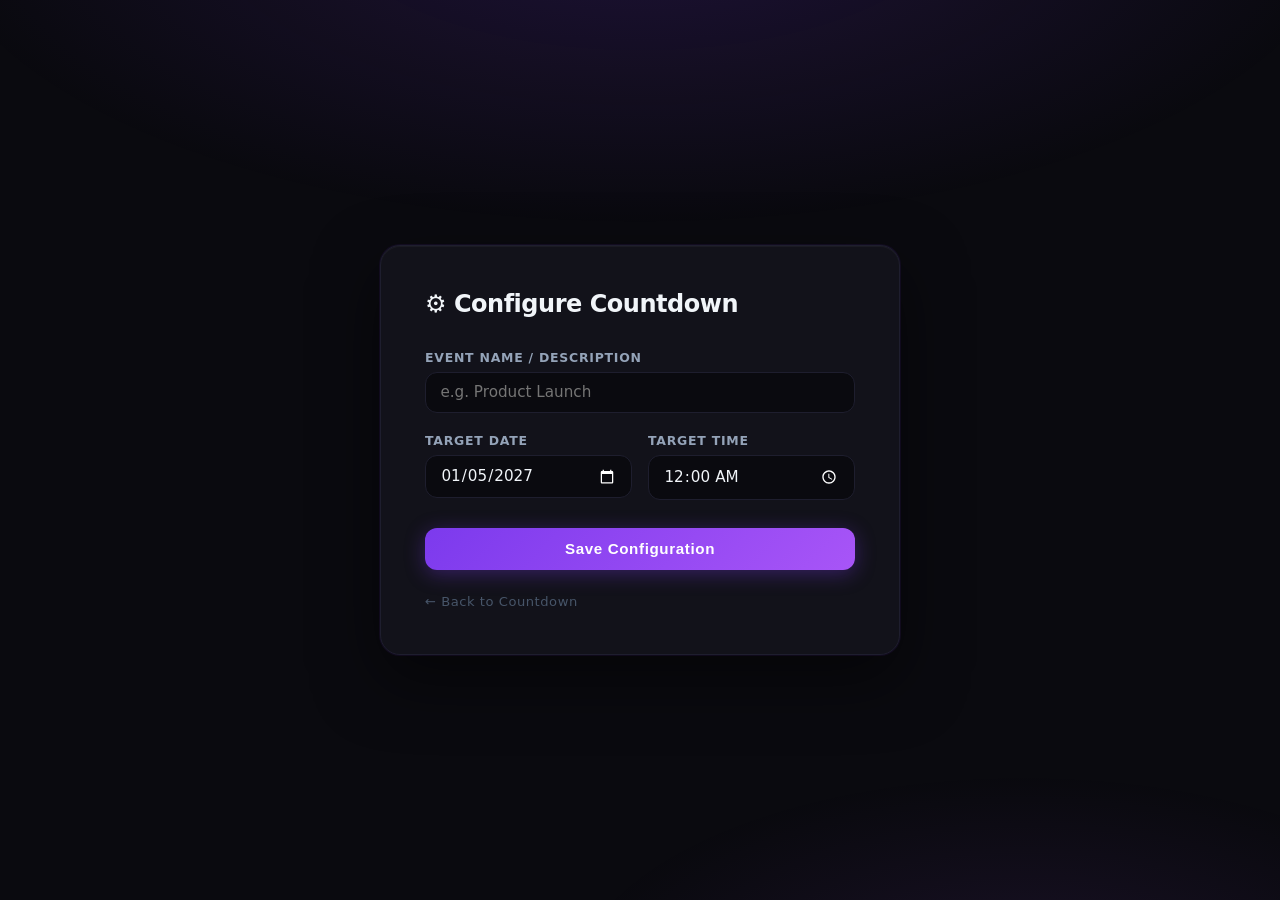
==== admin.html @ fa8f2b77 "Initial commit" ====
<!DOCTYPE html>
<html lang="en">
<head>
  <meta charset="UTF-8" />
  <meta name="viewport" content="width=device-width, initial-scale=1.0" />
  <title>Countdown — Admin</title>
  <link rel="stylesheet" href="styles.css" />
</head>
<body class="page-admin">

  <div class="admin-wrapper">
    <h1 class="admin-heading">⚙ Configure Countdown</h1>

    <form class="admin-form" id="adminForm" novalidate>

      <div class="form-group">
        <label for="eventName">Event Name / Description</label>
        <input
          type="text"
          id="eventName"
          name="eventName"
          placeholder="e.g. Product Launch"
          maxlength="80"
          required
        />
      </div>

      <div class="form-row">
        <div class="form-group">
          <label for="targetDate">Target Date</label>
          <input
            type="date"
            id="targetDate"
            name="targetDate"
            required
          />
        </div>
        <div class="form-group">
          <label for="targetTime">Target Time</label>
          <input
            type="time"
            id="targetTime"
            name="targetTime"
            required
          />
        </div>
      </div>

      <button type="submit" class="btn-save">Save Configuration</button>
    </form>

    <div class="confirmation" id="confirmation">
      <span class="confirmation-icon">✅</span>
      <p>Configuration saved successfully!</p>
      <a href="index.html" class="btn-view">View Countdown →</a>
    </div>

    <a class="back-link" href="index.html">← Back to Countdown</a>
  </div>

  <script src="script.js"></script>
</body>
</html>
---- styles.css ----
/* ============================================================
   BASE RESET & VARIABLES
   ============================================================ */
*, *::before, *::after {
  box-sizing: border-box;
  margin: 0;
  padding: 0;
}

:root {
  --bg-dark:        #0a0a0f;
  --bg-card:        #12121a;
  --bg-card-hover:  #1a1a28;
  --accent:         #7c3aed;
  --accent-glow:    #a855f7;
  --accent-light:   #c4b5fd;
  --text-primary:   #f1f5f9;
  --text-secondary: #94a3b8;
  --text-muted:     #475569;
  --border:         #1e1e2e;
  --success:        #22c55e;
  --radius:         12px;
  --radius-lg:      20px;
  --transition:     0.25s ease;
  --font-sans:      'Segoe UI', system-ui, -apple-system, sans-serif;
  --font-mono:      'SF Mono', 'Fira Code', 'Fira Mono', monospace;
}

html {
  font-size: 16px;
  -webkit-font-smoothing: antialiased;
  -moz-osx-font-smoothing: grayscale;
}

body {
  font-family: var(--font-sans);
  background-color: var(--bg-dark);
  color: var(--text-primary);
  min-height: 100vh;
  display: flex;
  flex-direction: column;
  align-items: center;
  justify-content: center;
  padding: 2rem 1rem;
  position: relative;
  overflow-x: hidden;
}

/* Subtle radial glow background */
body::before {
  content: '';
  position: fixed;
  inset: 0;
  background:
    radial-gradient(ellipse 80% 50% at 50% -10%, rgba(124, 58, 237, 0.18) 0%, transparent 70%),
    radial-gradient(ellipse 60% 40% at 80% 110%, rgba(168, 85, 247, 0.10) 0%, transparent 60%);
  pointer-events: none;
  z-index: 0;
}

/* ============================================================
   COUNTDOWN PAGE — page-countdown
   ============================================================ */
.countdown-wrapper {
  position: relative;
  z-index: 1;
  display: flex;
  flex-direction: column;
  align-items: center;
  text-align: center;
  gap: 1.5rem;
  width: 100%;
  max-width: 860px;
}

.event-label {
  font-size: 0.75rem;
  letter-spacing: 0.25em;
  text-transform: uppercase;
  color: var(--accent-light);
  opacity: 0.8;
}

.event-title {
  font-size: clamp(1.8rem, 5vw, 3.2rem);
  font-weight: 800;
  line-height: 1.15;
  background: linear-gradient(135deg, #f1f5f9 30%, var(--accent-light) 100%);
  -webkit-background-clip: text;
  -webkit-text-fill-color: transparent;
  background-clip: text;
  letter-spacing: -0.02em;
  padding: 0 1rem;
}

/* Timer grid */
.timer {
  display: flex;
  align-items: center;
  gap: clamp(0.5rem, 2vw, 1.25rem);
  flex-wrap: wrap;
  justify-content: center;
  width: 100%;
}

.timer-block {
  display: flex;
  flex-direction: column;
  align-items: center;
  background: var(--bg-card);
  border: 1px solid var(--border);
  border-radius: var(--radius-lg);
  padding: clamp(1rem, 3vw, 1.75rem) clamp(1.25rem, 4vw, 2.25rem);
  min-width: clamp(80px, 18vw, 140px);
  position: relative;
  box-shadow:
    0 0 0 1px rgba(124, 58, 237, 0.08),
    0 8px 32px rgba(0, 0, 0, 0.4),
    inset 0 1px 0 rgba(255, 255, 255, 0.04);
  transition: box-shadow var(--transition), transform var(--transition);
}

.timer-block:hover {
  box-shadow:
    0 0 0 1px rgba(124, 58, 237, 0.25),
    0 12px 40px rgba(124, 58, 237, 0.15),
    inset 0 1px 0 rgba(255, 255, 255, 0.06);
  transform: translateY(-2px);
}

.timer-value {
  font-family: var(--font-mono);
  font-size: clamp(2.5rem, 7vw, 5rem);
  font-weight: 700;
  line-height: 1;
  color: var(--text-primary);
  text-shadow: 0 0 40px rgba(168, 85, 247, 0.4);
  letter-spacing: -0.02em;
  transition: color var(--transition);
}

.timer-label {
  font-size: clamp(0.6rem, 1.5vw, 0.75rem);
  letter-spacing: 0.18em;
  text-transform: uppercase;
  color: var(--text-secondary);
  margin-top: 0.5rem;
  font-weight: 500;
}

.timer-separator {
  font-family: var(--font-mono);
  font-size: clamp(2rem, 5vw, 3.5rem);
  font-weight: 700;
  color: var(--accent);
  line-height: 1;
  margin-bottom: 1.4rem; /* visually center with the numbers, not the labels */
  opacity: 0.6;
  animation: blink 1s step-end infinite;
}

@keyframes blink {
  0%, 100% { opacity: 0.6; }
  50%       { opacity: 0.15; }
}

/* Expired state */
.expired-message {
  display: none;
  font-size: clamp(2rem, 6vw, 3.5rem);
  font-weight: 800;
  letter-spacing: -0.01em;
  background: linear-gradient(135deg, #f1f5f9 30%, var(--accent-light) 100%);
  -webkit-background-clip: text;
  -webkit-text-fill-color: transparent;
  background-clip: text;
  animation: fadeInUp 0.6s ease both;
}

@keyframes fadeInUp {
  from { opacity: 0; transform: translateY(16px); }
  to   { opacity: 1; transform: translateY(0); }
}

/* Admin link — unobtrusive */
.admin-link {
  position: fixed;
  bottom: 1.25rem;
  right: 1.25rem;
  z-index: 10;
  font-size: 0.7rem;
  letter-spacing: 0.08em;
  text-transform: uppercase;
  color: var(--text-muted);
  text-decoration: none;
  background: rgba(18, 18, 26, 0.8);
  border: 1px solid var(--border);
  border-radius: 999px;
  padding: 0.4rem 0.85rem;
  backdrop-filter: blur(8px);
  transition: color var(--transition), border-color var(--transition);
}

.admin-link:hover {
  color: var(--accent-light);
  border-color: var(--accent);
}

/* ============================================================
   ADMIN PAGE — page-admin
   ============================================================ */
.admin-wrapper {
  position: relative;
  z-index: 1;
  width: 100%;
  max-width: 520px;
  background: var(--bg-card);
  border: 1px solid var(--border);
  border-radius: var(--radius-lg);
  padding: clamp(1.75rem, 5vw, 2.75rem);
  box-shadow:
    0 0 0 1px rgba(124, 58, 237, 0.08),
    0 24px 64px rgba(0, 0, 0, 0.5),
    inset 0 1px 0 rgba(255, 255, 255, 0.04);
}

.admin-heading {
  font-size: 1.5rem;
  font-weight: 700;
  margin-bottom: 2rem;
  letter-spacing: -0.02em;
  color: var(--text-primary);
}

.admin-form {
  display: flex;
  flex-direction: column;
  gap: 1.25rem;
}

.form-row {
  display: grid;
  grid-template-columns: 1fr 1fr;
  gap: 1rem;
}

@media (max-width: 420px) {
  .form-row {
    grid-template-columns: 1fr;
  }
}

.form-group {
  display: flex;
  flex-direction: column;
  gap: 0.45rem;
}

.form-group label {
  font-size: 0.78rem;
  font-weight: 600;
  letter-spacing: 0.06em;
  text-transform: uppercase;
  color: var(--text-secondary);
}

.form-group input {
  background: var(--bg-dark);
  border: 1px solid var(--border);
  border-radius: var(--radius);
  color: var(--text-primary);
  font-family: var(--font-sans);
  font-size: 0.95rem;
  padding: 0.65rem 0.9rem;
  outline: none;
  transition: border-color var(--transition), box-shadow var(--transition);
  width: 100%;
  appearance: none;
  -webkit-appearance: none;
}

.form-group input:focus {
  border-color: var(--accent);
  box-shadow: 0 0 0 3px rgba(124, 58, 237, 0.2);
}

/* Date/time inputs — fix calendar/clock icon color on dark */
.form-group input[type="date"],
.form-group input[type="time"] {
  color-scheme: dark;
}

.btn-save {
  margin-top: 0.5rem;
  background: linear-gradient(135deg, var(--accent) 0%, var(--accent-glow) 100%);
  color: #fff;
  border: none;
  border-radius: var(--radius);
  font-size: 0.95rem;
  font-weight: 700;
  letter-spacing: 0.04em;
  padding: 0.8rem 1.5rem;
  cursor: pointer;
  transition: opacity var(--transition), transform var(--transition), box-shadow var(--transition);
  box-shadow: 0 4px 20px rgba(124, 58, 237, 0.35);
}

.btn-save:hover {
  opacity: 0.9;
  transform: translateY(-1px);
  box-shadow: 0 6px 28px rgba(124, 58, 237, 0.5);
}

.btn-save:active {
  transform: translateY(0);
  opacity: 1;
}

/* Confirmation message */
.confirmation {
  display: none;
  flex-direction: column;
  align-items: center;
  text-align: center;
  gap: 0.65rem;
  margin-top: 1.75rem;
  padding: 1.5rem;
  background: rgba(34, 197, 94, 0.07);
  border: 1px solid rgba(34, 197, 94, 0.25);
  border-radius: var(--radius);
  animation: fadeInUp 0.4s ease both;
}

.confirmation.visible {
  display: flex;
}

.confirmation-icon {
  font-size: 2rem;
}

.confirmation p {
  font-size: 0.95rem;
  color: var(--success);
  font-weight: 600;
}

.btn-view {
  display: inline-block;
  margin-top: 0.25rem;
  color: var(--accent-light);
  text-decoration: none;
  font-size: 0.9rem;
  font-weight: 600;
  letter-spacing: 0.03em;
  border-bottom: 1px solid rgba(196, 181, 253, 0.3);
  padding-bottom: 1px;
  transition: color var(--transition), border-color var(--transition);
}

.btn-view:hover {
  color: #fff;
  border-color: #fff;
}

/* Back link */
.back-link {
  display: inline-block;
  margin-top: 1.5rem;
  color: var(--text-muted);
  text-decoration: none;
  font-size: 0.82rem;
  letter-spacing: 0.04em;
  transition: color var(--transition);
}

.back-link:hover {
  color: var(--text-secondary);
}

/* ============================================================
   UTILITY
   ============================================================ */
@media (max-width: 480px) {
  .timer-separator {
    display: none;
  }

  .timer {
    gap: 0.5rem;
  }
}
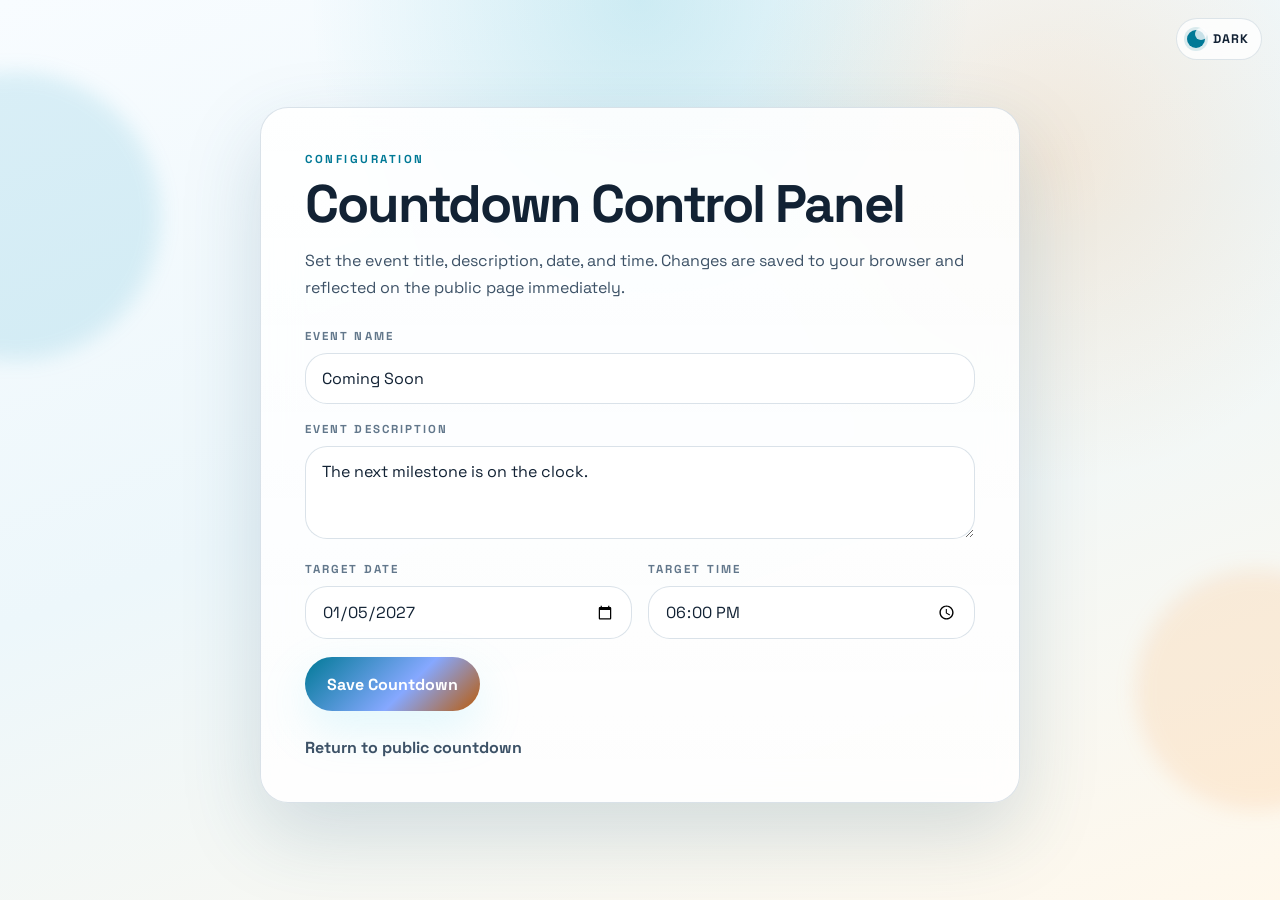
==== commit d6a4da14: "Add light and dark theme toggle" ====
--- a/admin.html
+++ b/admin.html
@@ -1,61 +1,73 @@
 <!DOCTYPE html>
 <html lang="en">
 <head>
-  <meta charset="UTF-8" />
-  <meta name="viewport" content="width=device-width, initial-scale=1.0" />
-  <title>Countdown — Admin</title>
-  <link rel="stylesheet" href="styles.css" />
+  <meta charset="UTF-8">
+  <meta name="viewport" content="width=device-width, initial-scale=1.0">
+  <title>Countdown Admin</title>
+  <meta name="description" content="Configure the countdown event title, date, and time.">
+  <link rel="preconnect" href="https://fonts.googleapis.com">
+  <link rel="preconnect" href="https://fonts.gstatic.com" crossorigin>
+  <link href="https://fonts.googleapis.com/css2?family=Space+Grotesk:wght@400;500;700&family=Space+Mono:wght@400;700&display=swap" rel="stylesheet">
+  <script>
+    (function () {
+      try {
+        var storedTheme = localStorage.getItem("countdown.theme");
+        var prefersLight = window.matchMedia("(prefers-color-scheme: light)").matches;
+        document.documentElement.dataset.theme = storedTheme || (prefersLight ? "light" : "dark");
+      } catch (error) {
+        document.documentElement.dataset.theme = "dark";
+      }
+    }());
+  </script>
+  <link rel="stylesheet" href="styles.css">
 </head>
-<body class="page-admin">
+<body class="page page-admin">
+  <div class="page-shell">
+    <button class="theme-toggle" type="button" id="themeToggle" aria-label="Switch color theme" aria-pressed="false">
+      <span class="theme-toggle__icon" aria-hidden="true"></span>
+      <span class="theme-toggle__text" id="themeToggleText">Light</span>
+    </button>
 
-  <div class="admin-wrapper">
-    <h1 class="admin-heading">⚙ Configure Countdown</h1>
+    <main class="hero-card admin-card">
+      <p class="eyebrow">Configuration</p>
+      <h1 class="panel-title">Countdown Control Panel</h1>
+      <p class="panel-copy">Set the event title, description, date, and time. Changes are saved to your browser and reflected on the public page immediately.</p>
 
-    <form class="admin-form" id="adminForm" novalidate>
+      <form class="admin-form" id="adminForm" novalidate>
+        <div class="field-group">
+          <label for="eventName">Event Name</label>
+          <input id="eventName" name="eventName" type="text" maxlength="80" placeholder="Launch Night">
+        </div>
 
-      <div class="form-group">
-        <label for="eventName">Event Name / Description</label>
-        <input
-          type="text"
-          id="eventName"
-          name="eventName"
-          placeholder="e.g. Product Launch"
-          maxlength="80"
-          required
-        />
-      </div>
+        <div class="field-group">
+          <label for="eventDescription">Event Description</label>
+          <textarea id="eventDescription" name="eventDescription" rows="3" maxlength="180" placeholder="Doors open, stream starts, or whatever should appear on the countdown page."></textarea>
+        </div>
 
-      <div class="form-row">
-        <div class="form-group">
-          <label for="targetDate">Target Date</label>
-          <input
-            type="date"
-            id="targetDate"
-            name="targetDate"
-            required
-          />
+        <div class="field-row">
+          <div class="field-group">
+            <label for="targetDate">Target Date</label>
+            <input id="targetDate" name="targetDate" type="date" required>
+          </div>
+
+          <div class="field-group">
+            <label for="targetTime">Target Time</label>
+            <input id="targetTime" name="targetTime" type="time" required>
+          </div>
         </div>
-        <div class="form-group">
-          <label for="targetTime">Target Time</label>
-          <input
-            type="time"
-            id="targetTime"
-            name="targetTime"
-            required
-          />
-        </div>
-      </div>
 
-      <button type="submit" class="btn-save">Save Configuration</button>
-    </form>
+        <button class="primary-button" type="submit">Save Countdown</button>
+      </form>
 
-    <div class="confirmation" id="confirmation">
-      <span class="confirmation-icon">✅</span>
-      <p>Configuration saved successfully!</p>
-      <a href="index.html" class="btn-view">View Countdown →</a>
-    </div>
+      <section class="status-card is-hidden" id="saveMessage" aria-live="polite">
+        <p class="status-label">Saved</p>
+        <h2 class="status-title">Configuration updated.</h2>
+        <p class="status-copy">The countdown page now uses the values stored in localStorage.</p>
+        <a class="secondary-link" href="index.html">Back to countdown</a>
+      </section>
 
-    <a class="back-link" href="index.html">← Back to Countdown</a>
+      <a class="back-link" href="index.html">Return to public countdown</a>
+    </main>
   </div>
 
   <script src="script.js"></script>
--- a/styles.css
+++ b/styles.css
@@ -1,392 +1,487 @@
-/* ============================================================
-   BASE RESET & VARIABLES
-   ============================================================ */
-*, *::before, *::after {
+:root {
+  --bg: #07111f;
+  --bg-soft: rgba(8, 18, 33, 0.72);
+  --surface: rgba(13, 26, 46, 0.82);
+  --surface-strong: rgba(14, 28, 49, 0.96);
+  --surface-border: rgba(151, 195, 255, 0.14);
+  --surface-highlight: rgba(132, 199, 255, 0.2);
+  --page-bg:
+    radial-gradient(circle at top, rgba(123, 223, 246, 0.2), transparent 28%),
+    radial-gradient(circle at 80% 20%, rgba(255, 184, 108, 0.13), transparent 24%),
+    linear-gradient(160deg, #040912 0%, #091527 42%, #07111f 100%);
+  --decor-cool: rgba(123, 223, 246, 0.14);
+  --decor-warm: rgba(255, 184, 108, 0.12);
+  --control-bg: rgba(7, 17, 31, 0.7);
+  --control-border: rgba(151, 195, 255, 0.12);
+  --input-placeholder: #67819d;
+  --time-glow: rgba(123, 223, 246, 0.18);
+  --text: #f3f7fb;
+  --text-soft: #adc0d6;
+  --text-muted: #7992ad;
+  --accent: #7bdff6;
+  --accent-warm: #ffb86c;
+  --success: #9df0a4;
+  --button-text: #07111f;
+  --shadow: 0 30px 90px rgba(0, 0, 0, 0.34);
+  --radius-xl: 28px;
+  --radius-lg: 22px;
+  --radius-md: 16px;
+  --radius-sm: 12px;
+  --font-display: "Space Grotesk", system-ui, sans-serif;
+  --font-mono: "Space Mono", ui-monospace, monospace;
+}
+
+*,
+*::before,
+*::after {
   box-sizing: border-box;
+}
+
+html {
+  color-scheme: dark;
+}
+
+html[data-theme="light"] {
+  color-scheme: light;
+  --bg: #f7fbff;
+  --bg-soft: rgba(247, 251, 255, 0.78);
+  --surface: rgba(255, 255, 255, 0.86);
+  --surface-strong: rgba(255, 255, 255, 0.96);
+  --surface-border: rgba(29, 78, 116, 0.16);
+  --surface-highlight: rgba(0, 112, 151, 0.24);
+  --page-bg:
+    radial-gradient(circle at top, rgba(0, 158, 190, 0.16), transparent 30%),
+    radial-gradient(circle at 82% 18%, rgba(255, 159, 67, 0.18), transparent 25%),
+    linear-gradient(160deg, #f8fcff 0%, #edf7fb 46%, #fff8ec 100%);
+  --decor-cool: rgba(0, 151, 185, 0.12);
+  --decor-warm: rgba(255, 159, 67, 0.14);
+  --control-bg: rgba(255, 255, 255, 0.78);
+  --control-border: rgba(29, 78, 116, 0.14);
+  --input-placeholder: #7d8b98;
+  --time-glow: rgba(0, 139, 174, 0.14);
+  --text: #122234;
+  --text-soft: #3d5267;
+  --text-muted: #62778b;
+  --accent: #007996;
+  --accent-warm: #ba5b09;
+  --success: #18733b;
+  --button-text: #ffffff;
+  --shadow: 0 30px 80px rgba(38, 86, 119, 0.18);
+}
+
+body {
   margin: 0;
-  padding: 0;
-}
-
-:root {
-  --bg-dark:        #0a0a0f;
-  --bg-card:        #12121a;
-  --bg-card-hover:  #1a1a28;
-  --accent:         #7c3aed;
-  --accent-glow:    #a855f7;
-  --accent-light:   #c4b5fd;
-  --text-primary:   #f1f5f9;
-  --text-secondary: #94a3b8;
-  --text-muted:     #475569;
-  --border:         #1e1e2e;
-  --success:        #22c55e;
-  --radius:         12px;
-  --radius-lg:      20px;
-  --transition:     0.25s ease;
-  --font-sans:      'Segoe UI', system-ui, -apple-system, sans-serif;
-  --font-mono:      'SF Mono', 'Fira Code', 'Fira Mono', monospace;
-}
-
-html {
-  font-size: 16px;
-  -webkit-font-smoothing: antialiased;
-  -moz-osx-font-smoothing: grayscale;
-}
-
-body {
-  font-family: var(--font-sans);
-  background-color: var(--bg-dark);
-  color: var(--text-primary);
   min-height: 100vh;
+  font-family: var(--font-display);
+  color: var(--text);
+  background: var(--page-bg);
+}
+
+body::before,
+body::after {
+  content: "";
+  position: fixed;
+  inset: auto;
+  pointer-events: none;
+  z-index: 0;
+  filter: blur(10px);
+}
+
+body::before {
+  top: 8%;
+  left: -8rem;
+  width: 18rem;
+  height: 18rem;
+  background: var(--decor-cool);
+  border-radius: 50%;
+}
+
+body::after {
+  right: -6rem;
+  bottom: 10%;
+  width: 15rem;
+  height: 15rem;
+  background: var(--decor-warm);
+  border-radius: 50%;
+}
+
+a {
+  color: inherit;
+}
+
+.page-shell {
+  position: relative;
+  z-index: 1;
+  min-height: 100vh;
+  display: grid;
+  place-items: center;
+  padding: 82px 20px 72px;
+}
+
+.hero-card {
+  width: min(100%, 1080px);
+  background:
+    linear-gradient(180deg, rgba(255, 255, 255, 0.03), transparent),
+    var(--surface);
+  border: 1px solid var(--surface-border);
+  border-radius: var(--radius-xl);
+  box-shadow: var(--shadow);
+  backdrop-filter: blur(18px);
+}
+
+.countdown-card {
+  padding: clamp(28px, 5vw, 56px);
+  text-align: center;
+}
+
+.admin-card {
+  width: min(100%, 760px);
+  padding: clamp(28px, 5vw, 44px);
+}
+
+.eyebrow {
+  margin: 0 0 12px;
+  color: var(--accent);
+  text-transform: uppercase;
+  letter-spacing: 0.22em;
+  font-size: 0.72rem;
+  font-weight: 700;
+}
+
+.event-title,
+.panel-title,
+.status-title {
+  margin: 0;
+  letter-spacing: -0.04em;
+}
+
+.event-title {
+  font-size: clamp(2.6rem, 7vw, 5.8rem);
+  line-height: 0.95;
+}
+
+.event-subtitle,
+.panel-copy,
+.status-copy {
+  color: var(--text-soft);
+}
+
+.event-subtitle {
+  width: min(100%, 42rem);
+  margin: 18px auto 0;
+  font-size: clamp(1rem, 2vw, 1.18rem);
+  line-height: 1.6;
+}
+
+.countdown-panel {
+  margin-top: 34px;
+}
+
+.countdown-grid {
+  display: grid;
+  grid-template-columns: repeat(4, minmax(0, 1fr));
+  gap: 16px;
+}
+
+.time-card,
+.status-card,
+.meta-block,
+.field-group input,
+.field-group textarea {
+  background: var(--surface-strong);
+  border: 1px solid var(--surface-border);
+  border-radius: var(--radius-lg);
+}
+
+.time-card {
+  padding: 24px 16px;
+  box-shadow: inset 0 1px 0 rgba(255, 255, 255, 0.04);
+}
+
+.time-value {
+  display: block;
+  font-family: var(--font-mono);
+  font-size: clamp(2.4rem, 7vw, 4.8rem);
+  line-height: 1;
+  font-weight: 700;
+  text-shadow: 0 0 24px var(--time-glow);
+}
+
+.time-label,
+.meta-label,
+.status-label,
+.field-group label {
+  display: block;
+  text-transform: uppercase;
+  letter-spacing: 0.18em;
+  font-size: 0.72rem;
+  font-weight: 700;
+  color: var(--text-muted);
+}
+
+.time-label {
+  margin-top: 12px;
+}
+
+.meta-row {
+  margin-top: 20px;
   display: flex;
-  flex-direction: column;
+  justify-content: center;
+}
+
+.meta-block {
+  min-width: min(100%, 360px);
+  padding: 16px 20px;
+}
+
+.meta-value {
+  display: block;
+  margin-top: 8px;
+  color: var(--text);
+  font-size: 0.98rem;
+}
+
+.status-card {
+  margin-top: 24px;
+  padding: 24px;
+  text-align: left;
+}
+
+.status-label {
+  color: var(--success);
+}
+
+.status-title {
+  margin-top: 10px;
+  font-size: clamp(1.8rem, 4vw, 2.4rem);
+}
+
+.status-copy {
+  margin: 12px 0 0;
+  line-height: 1.6;
+}
+
+.is-hidden {
+  display: none;
+}
+
+.admin-link,
+.theme-toggle,
+.back-link,
+.secondary-link {
+  text-decoration: none;
+}
+
+.theme-toggle {
+  position: fixed;
+  top: 18px;
+  right: 18px;
+  z-index: 2;
+  display: inline-flex;
+  align-items: center;
+  gap: 8px;
+  min-height: 42px;
+  padding: 8px 12px 8px 10px;
+  border: 1px solid var(--control-border);
+  border-radius: 999px;
+  color: var(--text);
+  background: var(--control-bg);
+  font: inherit;
+  font-size: 0.78rem;
+  font-weight: 700;
+  letter-spacing: 0.08em;
+  text-transform: uppercase;
+  cursor: pointer;
+  backdrop-filter: blur(12px);
+  transition: transform 160ms ease, border-color 160ms ease, background 160ms ease;
+}
+
+.theme-toggle__icon {
+  position: relative;
+  width: 18px;
+  height: 18px;
+  border-radius: 50%;
+  background: var(--accent-warm);
+  box-shadow: 0 0 0 3px rgba(255, 184, 108, 0.18);
+  flex: 0 0 auto;
+}
+
+.theme-toggle__icon::after {
+  content: "";
+  position: absolute;
+  top: -2px;
+  right: -2px;
+  width: 12px;
+  height: 12px;
+  border-radius: 50%;
+  background: var(--control-bg);
+  transform: scale(0);
+  transform-origin: center;
+  transition: transform 160ms ease;
+}
+
+html[data-theme="light"] .theme-toggle__icon {
+  background: var(--accent);
+  box-shadow: 0 0 0 3px rgba(0, 121, 150, 0.14);
+}
+
+html[data-theme="light"] .theme-toggle__icon::after {
+  transform: scale(1);
+}
+
+.admin-link {
+  position: fixed;
+  right: 18px;
+  bottom: 18px;
+  z-index: 2;
+  padding: 10px 14px;
+  border-radius: 999px;
+  font-size: 0.78rem;
+  letter-spacing: 0.12em;
+  text-transform: uppercase;
+  color: var(--text-muted);
+  background: var(--control-bg);
+  border: 1px solid var(--control-border);
+  backdrop-filter: blur(12px);
+}
+
+.panel-title {
+  font-size: clamp(2rem, 5vw, 3.3rem);
+  line-height: 1;
+}
+
+.panel-copy {
+  margin: 16px 0 0;
+  line-height: 1.7;
+  max-width: 44rem;
+}
+
+.admin-form {
+  margin-top: 28px;
+}
+
+.field-row {
+  display: grid;
+  grid-template-columns: repeat(2, minmax(0, 1fr));
+  gap: 16px;
+}
+
+.field-group {
+  margin-bottom: 18px;
+}
+
+.field-group label {
+  margin-bottom: 10px;
+}
+
+.field-group input,
+.field-group textarea {
+  width: 100%;
+  padding: 14px 16px;
+  color: var(--text);
+  font: inherit;
+  resize: vertical;
+  outline: none;
+  transition: border-color 160ms ease, box-shadow 160ms ease, transform 160ms ease;
+}
+
+.field-group input::placeholder,
+.field-group textarea::placeholder {
+  color: var(--input-placeholder);
+}
+
+.field-group input:focus,
+.field-group textarea:focus {
+  border-color: var(--surface-highlight);
+  box-shadow: 0 0 0 4px rgba(123, 223, 246, 0.12);
+}
+
+.field-group input[type="date"],
+.field-group input[type="time"] {
+  color-scheme: inherit;
+}
+
+.primary-button {
+  display: inline-flex;
   align-items: center;
   justify-content: center;
-  padding: 2rem 1rem;
-  position: relative;
-  overflow-x: hidden;
-}
-
-/* Subtle radial glow background */
-body::before {
-  content: '';
-  position: fixed;
-  inset: 0;
-  background:
-    radial-gradient(ellipse 80% 50% at 50% -10%, rgba(124, 58, 237, 0.18) 0%, transparent 70%),
-    radial-gradient(ellipse 60% 40% at 80% 110%, rgba(168, 85, 247, 0.10) 0%, transparent 60%);
-  pointer-events: none;
-  z-index: 0;
-}
-
-/* ============================================================
-   COUNTDOWN PAGE — page-countdown
-   ============================================================ */
-.countdown-wrapper {
-  position: relative;
-  z-index: 1;
-  display: flex;
-  flex-direction: column;
+  min-height: 54px;
+  padding: 0 22px;
+  border: 0;
+  border-radius: 999px;
+  background: linear-gradient(135deg, var(--accent) 0%, #86a8ff 58%, var(--accent-warm) 100%);
+  color: var(--button-text);
+  font: inherit;
+  font-weight: 700;
+  cursor: pointer;
+  transition: transform 160ms ease, box-shadow 160ms ease, filter 160ms ease;
+  box-shadow: 0 18px 45px rgba(123, 223, 246, 0.22);
+}
+
+.primary-button:hover,
+.theme-toggle:hover,
+.secondary-link:hover,
+.back-link:hover,
+.admin-link:hover {
+  transform: translateY(-1px);
+}
+
+.primary-button:focus-visible,
+.theme-toggle:focus-visible,
+.secondary-link:focus-visible,
+.back-link:focus-visible,
+.admin-link:focus-visible {
+  outline: 2px solid var(--accent);
+  outline-offset: 3px;
+}
+
+.secondary-link,
+.back-link {
+  display: inline-flex;
   align-items: center;
-  text-align: center;
-  gap: 1.5rem;
-  width: 100%;
-  max-width: 860px;
-}
-
-.event-label {
-  font-size: 0.75rem;
-  letter-spacing: 0.25em;
-  text-transform: uppercase;
-  color: var(--accent-light);
-  opacity: 0.8;
-}
-
-.event-title {
-  font-size: clamp(1.8rem, 5vw, 3.2rem);
-  font-weight: 800;
-  line-height: 1.15;
-  background: linear-gradient(135deg, #f1f5f9 30%, var(--accent-light) 100%);
-  -webkit-background-clip: text;
-  -webkit-text-fill-color: transparent;
-  background-clip: text;
-  letter-spacing: -0.02em;
-  padding: 0 1rem;
-}
-
-/* Timer grid */
-.timer {
-  display: flex;
-  align-items: center;
-  gap: clamp(0.5rem, 2vw, 1.25rem);
-  flex-wrap: wrap;
-  justify-content: center;
-  width: 100%;
-}
-
-.timer-block {
-  display: flex;
-  flex-direction: column;
-  align-items: center;
-  background: var(--bg-card);
-  border: 1px solid var(--border);
-  border-radius: var(--radius-lg);
-  padding: clamp(1rem, 3vw, 1.75rem) clamp(1.25rem, 4vw, 2.25rem);
-  min-width: clamp(80px, 18vw, 140px);
-  position: relative;
-  box-shadow:
-    0 0 0 1px rgba(124, 58, 237, 0.08),
-    0 8px 32px rgba(0, 0, 0, 0.4),
-    inset 0 1px 0 rgba(255, 255, 255, 0.04);
-  transition: box-shadow var(--transition), transform var(--transition);
-}
-
-.timer-block:hover {
-  box-shadow:
-    0 0 0 1px rgba(124, 58, 237, 0.25),
-    0 12px 40px rgba(124, 58, 237, 0.15),
-    inset 0 1px 0 rgba(255, 255, 255, 0.06);
-  transform: translateY(-2px);
-}
-
-.timer-value {
-  font-family: var(--font-mono);
-  font-size: clamp(2.5rem, 7vw, 5rem);
-  font-weight: 700;
-  line-height: 1;
-  color: var(--text-primary);
-  text-shadow: 0 0 40px rgba(168, 85, 247, 0.4);
-  letter-spacing: -0.02em;
-  transition: color var(--transition);
-}
-
-.timer-label {
-  font-size: clamp(0.6rem, 1.5vw, 0.75rem);
-  letter-spacing: 0.18em;
-  text-transform: uppercase;
-  color: var(--text-secondary);
-  margin-top: 0.5rem;
-  font-weight: 500;
-}
-
-.timer-separator {
-  font-family: var(--font-mono);
-  font-size: clamp(2rem, 5vw, 3.5rem);
-  font-weight: 700;
+  gap: 8px;
+  margin-top: 18px;
   color: var(--accent);
-  line-height: 1;
-  margin-bottom: 1.4rem; /* visually center with the numbers, not the labels */
-  opacity: 0.6;
-  animation: blink 1s step-end infinite;
-}
-
-@keyframes blink {
-  0%, 100% { opacity: 0.6; }
-  50%       { opacity: 0.15; }
-}
-
-/* Expired state */
-.expired-message {
-  display: none;
-  font-size: clamp(2rem, 6vw, 3.5rem);
-  font-weight: 800;
-  letter-spacing: -0.01em;
-  background: linear-gradient(135deg, #f1f5f9 30%, var(--accent-light) 100%);
-  -webkit-background-clip: text;
-  -webkit-text-fill-color: transparent;
-  background-clip: text;
-  animation: fadeInUp 0.6s ease both;
-}
-
-@keyframes fadeInUp {
-  from { opacity: 0; transform: translateY(16px); }
-  to   { opacity: 1; transform: translateY(0); }
-}
-
-/* Admin link — unobtrusive */
-.admin-link {
-  position: fixed;
-  bottom: 1.25rem;
-  right: 1.25rem;
-  z-index: 10;
-  font-size: 0.7rem;
-  letter-spacing: 0.08em;
-  text-transform: uppercase;
-  color: var(--text-muted);
-  text-decoration: none;
-  background: rgba(18, 18, 26, 0.8);
-  border: 1px solid var(--border);
-  border-radius: 999px;
-  padding: 0.4rem 0.85rem;
-  backdrop-filter: blur(8px);
-  transition: color var(--transition), border-color var(--transition);
-}
-
-.admin-link:hover {
-  color: var(--accent-light);
-  border-color: var(--accent);
-}
-
-/* ============================================================
-   ADMIN PAGE — page-admin
-   ============================================================ */
-.admin-wrapper {
-  position: relative;
-  z-index: 1;
-  width: 100%;
-  max-width: 520px;
-  background: var(--bg-card);
-  border: 1px solid var(--border);
-  border-radius: var(--radius-lg);
-  padding: clamp(1.75rem, 5vw, 2.75rem);
-  box-shadow:
-    0 0 0 1px rgba(124, 58, 237, 0.08),
-    0 24px 64px rgba(0, 0, 0, 0.5),
-    inset 0 1px 0 rgba(255, 255, 255, 0.04);
-}
-
-.admin-heading {
-  font-size: 1.5rem;
-  font-weight: 700;
-  margin-bottom: 2rem;
-  letter-spacing: -0.02em;
-  color: var(--text-primary);
-}
-
-.admin-form {
-  display: flex;
-  flex-direction: column;
-  gap: 1.25rem;
-}
-
-.form-row {
-  display: grid;
-  grid-template-columns: 1fr 1fr;
-  gap: 1rem;
-}
-
-@media (max-width: 420px) {
-  .form-row {
+  font-weight: 700;
+}
+
+.back-link {
+  margin-top: 26px;
+  color: var(--text-soft);
+}
+
+@media (max-width: 820px) {
+  .countdown-grid {
+    grid-template-columns: repeat(2, minmax(0, 1fr));
+  }
+}
+
+@media (max-width: 620px) {
+  .page-shell {
+    padding: 76px 14px 72px;
+  }
+
+  .field-row {
     grid-template-columns: 1fr;
   }
 }
 
-.form-group {
-  display: flex;
-  flex-direction: column;
-  gap: 0.45rem;
-}
-
-.form-group label {
-  font-size: 0.78rem;
-  font-weight: 600;
-  letter-spacing: 0.06em;
-  text-transform: uppercase;
-  color: var(--text-secondary);
-}
-
-.form-group input {
-  background: var(--bg-dark);
-  border: 1px solid var(--border);
-  border-radius: var(--radius);
-  color: var(--text-primary);
-  font-family: var(--font-sans);
-  font-size: 0.95rem;
-  padding: 0.65rem 0.9rem;
-  outline: none;
-  transition: border-color var(--transition), box-shadow var(--transition);
-  width: 100%;
-  appearance: none;
-  -webkit-appearance: none;
-}
-
-.form-group input:focus {
-  border-color: var(--accent);
-  box-shadow: 0 0 0 3px rgba(124, 58, 237, 0.2);
-}
-
-/* Date/time inputs — fix calendar/clock icon color on dark */
-.form-group input[type="date"],
-.form-group input[type="time"] {
-  color-scheme: dark;
-}
-
-.btn-save {
-  margin-top: 0.5rem;
-  background: linear-gradient(135deg, var(--accent) 0%, var(--accent-glow) 100%);
-  color: #fff;
-  border: none;
-  border-radius: var(--radius);
-  font-size: 0.95rem;
-  font-weight: 700;
-  letter-spacing: 0.04em;
-  padding: 0.8rem 1.5rem;
-  cursor: pointer;
-  transition: opacity var(--transition), transform var(--transition), box-shadow var(--transition);
-  box-shadow: 0 4px 20px rgba(124, 58, 237, 0.35);
-}
-
-.btn-save:hover {
-  opacity: 0.9;
-  transform: translateY(-1px);
-  box-shadow: 0 6px 28px rgba(124, 58, 237, 0.5);
-}
-
-.btn-save:active {
-  transform: translateY(0);
-  opacity: 1;
-}
-
-/* Confirmation message */
-.confirmation {
-  display: none;
-  flex-direction: column;
-  align-items: center;
-  text-align: center;
-  gap: 0.65rem;
-  margin-top: 1.75rem;
-  padding: 1.5rem;
-  background: rgba(34, 197, 94, 0.07);
-  border: 1px solid rgba(34, 197, 94, 0.25);
-  border-radius: var(--radius);
-  animation: fadeInUp 0.4s ease both;
-}
-
-.confirmation.visible {
-  display: flex;
-}
-
-.confirmation-icon {
-  font-size: 2rem;
-}
-
-.confirmation p {
-  font-size: 0.95rem;
-  color: var(--success);
-  font-weight: 600;
-}
-
-.btn-view {
-  display: inline-block;
-  margin-top: 0.25rem;
-  color: var(--accent-light);
-  text-decoration: none;
-  font-size: 0.9rem;
-  font-weight: 600;
-  letter-spacing: 0.03em;
-  border-bottom: 1px solid rgba(196, 181, 253, 0.3);
-  padding-bottom: 1px;
-  transition: color var(--transition), border-color var(--transition);
-}
-
-.btn-view:hover {
-  color: #fff;
-  border-color: #fff;
-}
-
-/* Back link */
-.back-link {
-  display: inline-block;
-  margin-top: 1.5rem;
-  color: var(--text-muted);
-  text-decoration: none;
-  font-size: 0.82rem;
-  letter-spacing: 0.04em;
-  transition: color var(--transition);
-}
-
-.back-link:hover {
-  color: var(--text-secondary);
-}
-
-/* ============================================================
-   UTILITY
-   ============================================================ */
-@media (max-width: 480px) {
-  .timer-separator {
-    display: none;
-  }
-
-  .timer {
-    gap: 0.5rem;
-  }
-}
+@media (max-width: 520px) {
+  .countdown-grid {
+    grid-template-columns: 1fr;
+  }
+
+  .time-card {
+    padding: 20px 14px;
+  }
+
+  .admin-link {
+    right: 14px;
+    bottom: 14px;
+  }
+
+  .theme-toggle {
+    top: 14px;
+    right: 14px;
+  }
+}
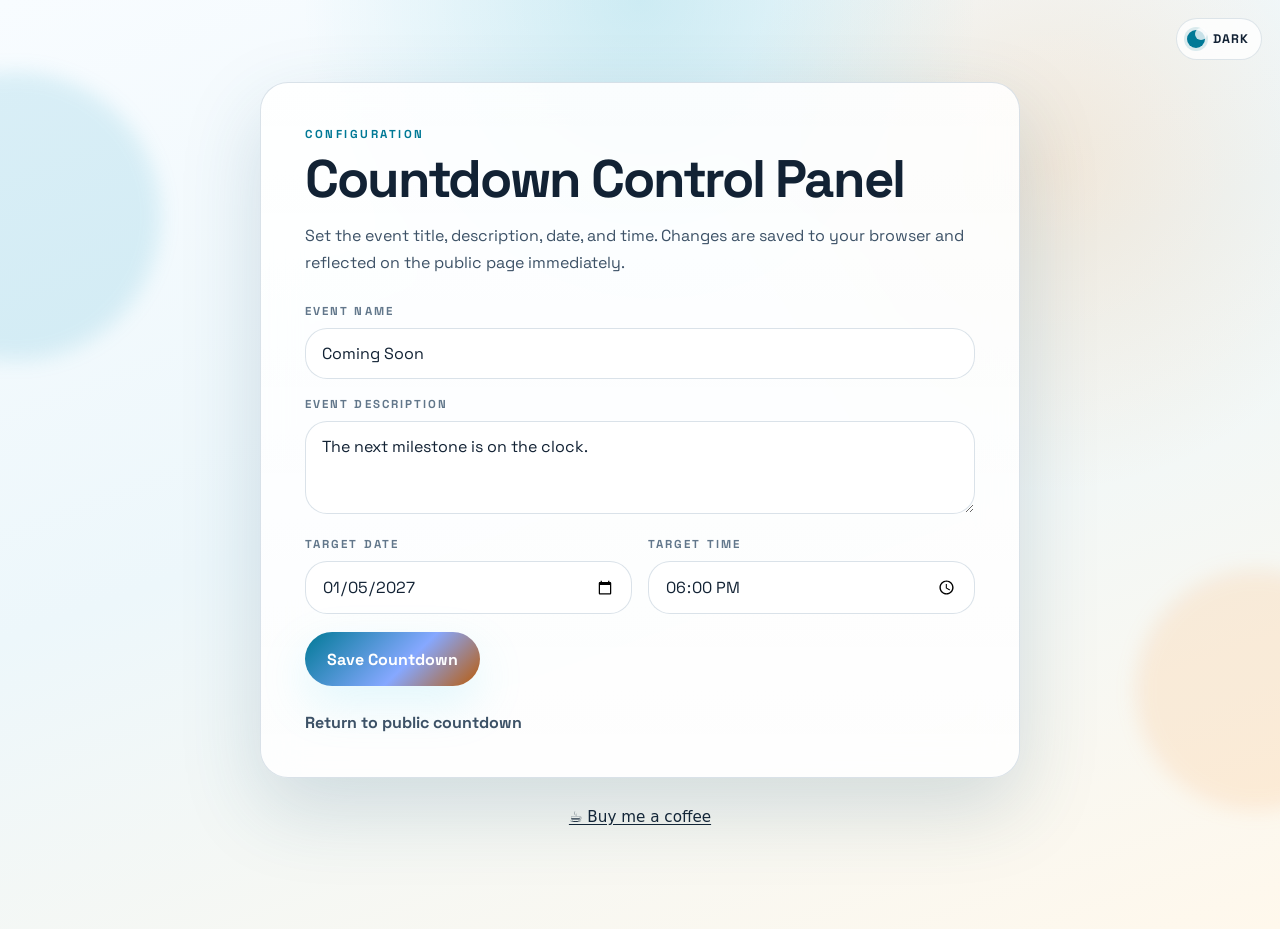
==== commit 4d281607: "Add Buy Me a Coffee support link" ====
--- a/admin.html
+++ b/admin.html
@@ -68,6 +68,10 @@
 
       <a class="back-link" href="index.html">Return to public countdown</a>
     </main>
+    <p style="margin: 1rem auto; padding: 0.75rem 1rem; text-align: center; font: 0.95rem/1.5 system-ui, sans-serif;">
+      <a href="https://buymeacoffee.com/Caliche" target="_blank" rel="noopener noreferrer" style="color: inherit; text-decoration: underline; text-underline-offset: 0.15em;">☕ Buy me a coffee</a>
+    </p>
+
   </div>
 
   <script src="script.js"></script>
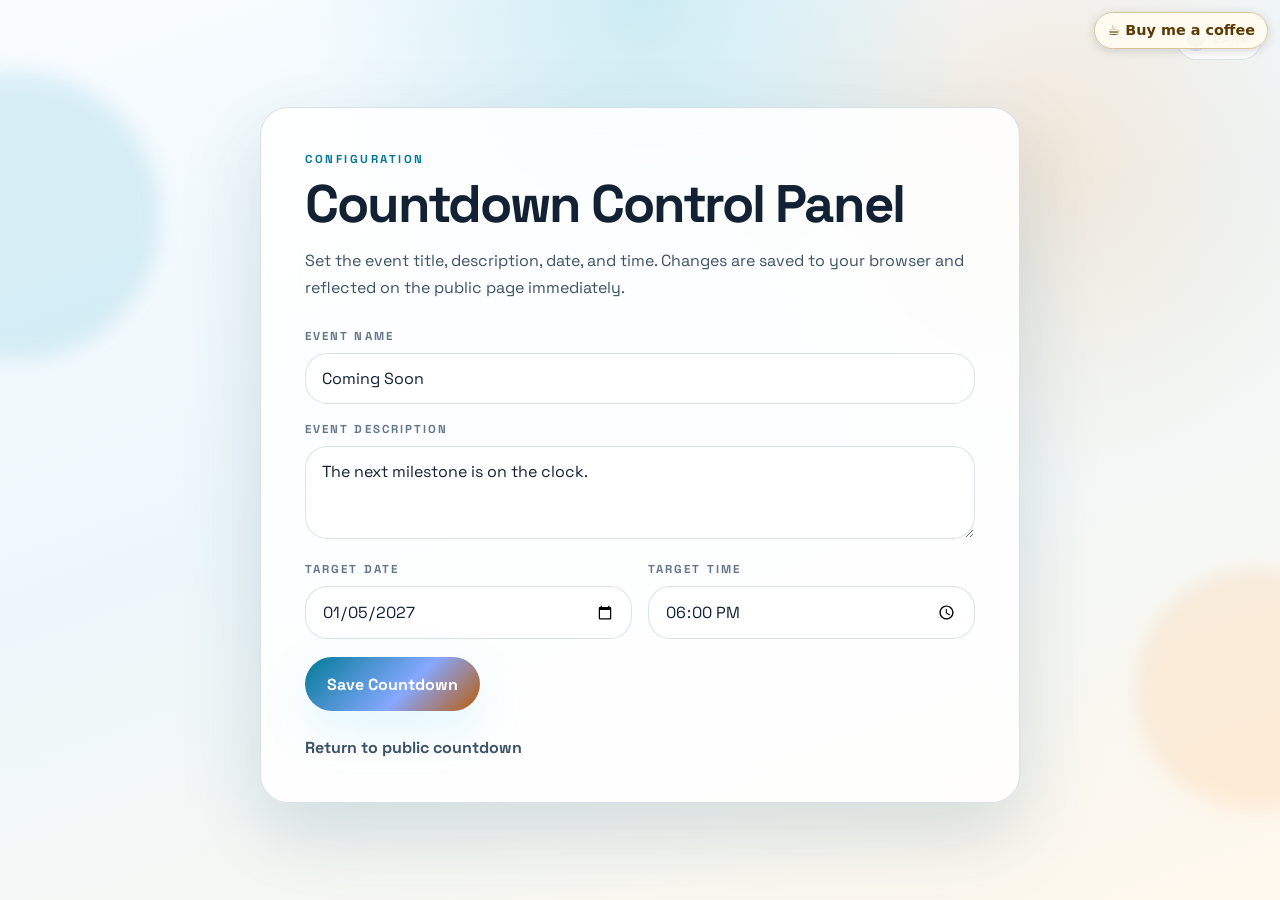
==== commit cf2e83cd: "Move Buy Me a Coffee link to page header" ====
--- a/admin.html
+++ b/admin.html
@@ -20,6 +20,26 @@
     }());
   </script>
   <link rel="stylesheet" href="styles.css">
+    <style id="bmc-support-style">
+      .bmc-support {
+        position: fixed;
+        top: 12px;
+        right: 12px;
+        z-index: 10000;
+        margin: 0;
+        padding: 8px 12px;
+        border: 1px solid #d8c69f;
+        border-radius: 999px;
+        background: rgba(255, 251, 240, 0.97);
+        box-shadow: 0 2px 10px rgba(23, 32, 38, 0.16);
+        font: 600 0.9rem/1.3 system-ui, sans-serif;
+      }
+      .bmc-support a { color: #5b3a06; text-decoration: none; white-space: nowrap; }
+      .bmc-support a:hover, .bmc-support a:focus-visible { text-decoration: underline; }
+      @media (max-width: 520px) {
+        .bmc-support { left: 50%; right: auto; transform: translateX(-50%); }
+      }
+    </style>
 </head>
 <body class="page page-admin">
   <div class="page-shell">
@@ -68,9 +88,7 @@
 
       <a class="back-link" href="index.html">Return to public countdown</a>
     </main>
-    <p style="margin: 1rem auto; padding: 0.75rem 1rem; text-align: center; font: 0.95rem/1.5 system-ui, sans-serif;">
-      <a href="https://buymeacoffee.com/Caliche" target="_blank" rel="noopener noreferrer" style="color: inherit; text-decoration: underline; text-underline-offset: 0.15em;">☕ Buy me a coffee</a>
-    </p>
+    <p class="bmc-support"><a href="https://buymeacoffee.com/Caliche" target="_blank" rel="noopener noreferrer">☕ Buy me a coffee</a></p>
 
   </div>
 
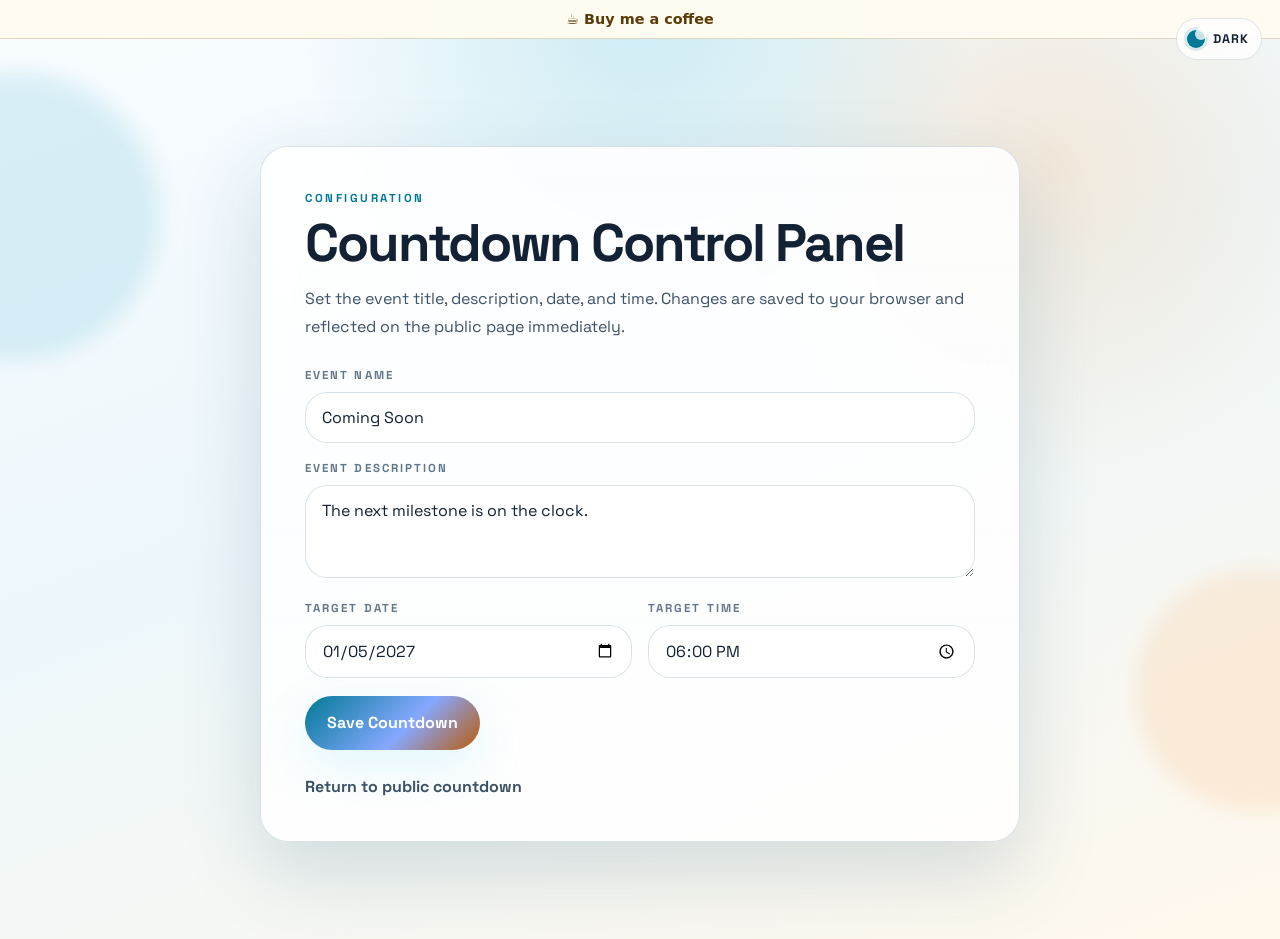
==== commit f19b35fc: "Place support link above page content" ====
--- a/admin.html
+++ b/admin.html
@@ -20,28 +20,22 @@
     }());
   </script>
   <link rel="stylesheet" href="styles.css">
+
     <style id="bmc-support-style">
       .bmc-support {
-        position: fixed;
-        top: 12px;
-        right: 12px;
-        z-index: 10000;
-        margin: 0;
-        padding: 8px 12px;
-        border: 1px solid #d8c69f;
-        border-radius: 999px;
-        background: rgba(255, 251, 240, 0.97);
-        box-shadow: 0 2px 10px rgba(23, 32, 38, 0.16);
-        font: 600 0.9rem/1.3 system-ui, sans-serif;
+        display: flex; justify-content: center; align-items: center; box-sizing: border-box; width: 100%;
+        margin: 0; padding: 0.55rem 1rem; border-bottom: 1px solid #e0d5bf;
+        background: rgba(255, 251, 240, 0.98); color: #5b3a06; text-align: center;
+        font: 600 0.9rem/1.4 system-ui, sans-serif;
       }
-      .bmc-support a { color: #5b3a06; text-decoration: none; white-space: nowrap; }
-      .bmc-support a:hover, .bmc-support a:focus-visible { text-decoration: underline; }
-      @media (max-width: 520px) {
-        .bmc-support { left: 50%; right: auto; transform: translateX(-50%); }
-      }
+      .bmc-support a { color: inherit; text-decoration: none; white-space: nowrap; }
+      .bmc-support a:hover, .bmc-support a:focus-visible { text-decoration: underline; text-underline-offset: 0.15em; }
+      .bmc-support a:focus-visible { outline: 2px solid currentColor; outline-offset: 3px; }
     </style>
 </head>
 <body class="page page-admin">
+  <div class="bmc-support"><a href="https://buymeacoffee.com/Caliche" target="_blank" rel="noopener noreferrer">☕ Buy me a coffee</a></div>
+
   <div class="page-shell">
     <button class="theme-toggle" type="button" id="themeToggle" aria-label="Switch color theme" aria-pressed="false">
       <span class="theme-toggle__icon" aria-hidden="true"></span>
@@ -88,7 +82,6 @@
 
       <a class="back-link" href="index.html">Return to public countdown</a>
     </main>
-    <p class="bmc-support"><a href="https://buymeacoffee.com/Caliche" target="_blank" rel="noopener noreferrer">☕ Buy me a coffee</a></p>
 
   </div>
 
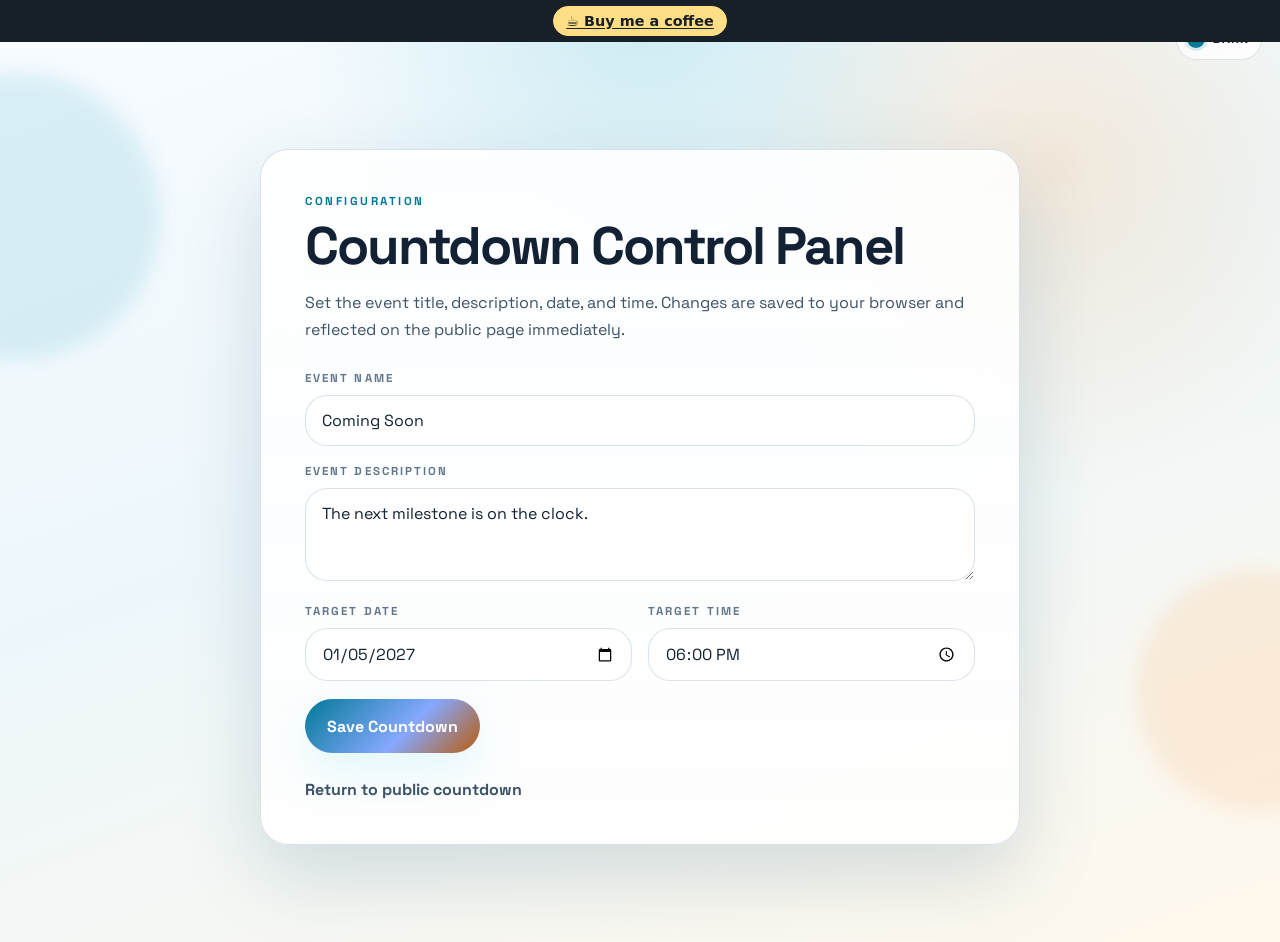
==== commit 1e716ca8: "Make the top support link visible and clickable" ====
--- a/admin.html
+++ b/admin.html
@@ -23,14 +23,22 @@
 
     <style id="bmc-support-style">
       .bmc-support {
-        display: flex; justify-content: center; align-items: center; box-sizing: border-box; width: 100%;
-        margin: 0; padding: 0.55rem 1rem; border-bottom: 1px solid #e0d5bf;
-        background: rgba(255, 251, 240, 0.98); color: #5b3a06; text-align: center;
+        position: sticky; top: 0; z-index: 10000;
+        display: flex; justify-content: center; align-items: center; box-sizing: border-box;
+        width: 100%; height: 42px; margin: 0; padding: 0 1rem;
+        background: #172026; color: #fff; text-align: center;
         font: 600 0.9rem/1.4 system-ui, sans-serif;
       }
-      .bmc-support a { color: inherit; text-decoration: none; white-space: nowrap; }
-      .bmc-support a:hover, .bmc-support a:focus-visible { text-decoration: underline; text-underline-offset: 0.15em; }
-      .bmc-support a:focus-visible { outline: 2px solid currentColor; outline-offset: 3px; }
+      .bmc-support a {
+        display: inline-flex; align-items: center; justify-content: center; min-height: 30px;
+        padding: 4px 12px; border: 1px solid #ffde85; border-radius: 999px;
+        background: #ffde85; color: #172026; font-weight: 700; text-decoration: underline;
+        text-underline-offset: 0.15em; white-space: nowrap;
+      }
+      .bmc-support a:hover { background: #fff; border-color: #fff; }
+      .bmc-support a:focus-visible { outline: 2px solid #fff; outline-offset: 3px; }
+      .site-header { top: 42px; }
+      .header { top: 42px; }
     </style>
 </head>
 <body class="page page-admin">
